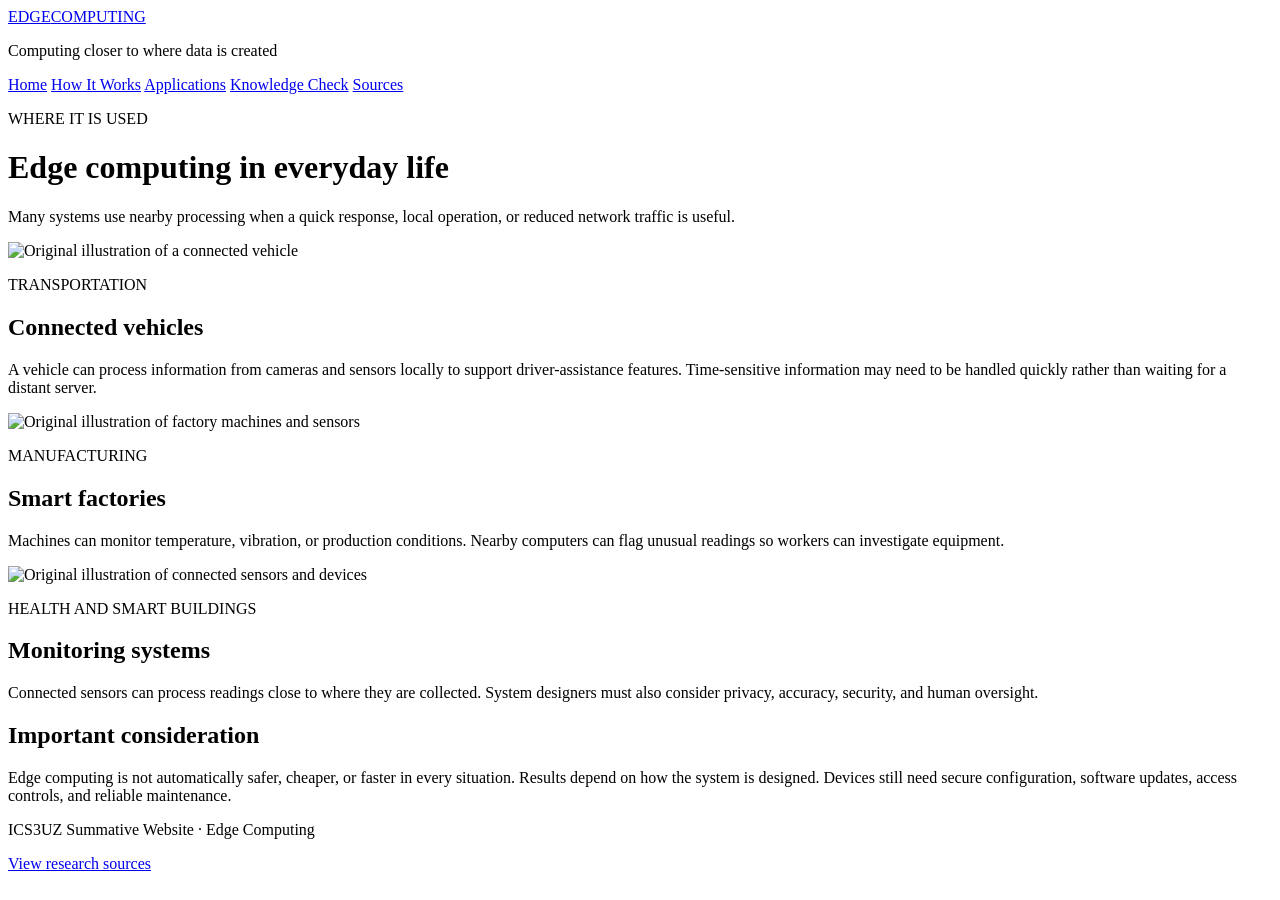
==== applications.html @ f8bdeed7 "Add files via upload Upload initial website files" ====
<!DOCTYPE html>
<html lang="en">
  <head>
    <meta charset="UTF-8" />
    <meta name="viewport" content="width=device-width, initial-scale=1.0" />
    <title>Edge Computing | Applications</title>
    <link rel="stylesheet" href="css/style.css" />
    <script src="js/main.js" defer></script>
  </head>
  <body>
    <header class="site-header">
      <div class="header-inner">
        <a class="brand" href="index.html">EDGE<span>COMPUTING</span></a>
        <p class="tagline">Computing closer to where data is created</p>

        <nav aria-label="Main navigation">
          <a href="index.html">Home</a>
          <a href="how-it-works.html">How It Works</a>
          <a class="active" href="applications.html">Applications</a>
          <a href="quiz.html">Knowledge Check</a>
          <a href="sources.html">Sources</a>
        </nav>
      </div>
    </header>

    <main class="container page-content">
      <p class="eyebrow">WHERE IT IS USED</p>
      <h1>Edge computing in everyday life</h1>

      <p class="lead narrow">
        Many systems use nearby processing when a quick response, local
        operation, or reduced network traffic is useful.
      </p>

      <section class="application-list">
        <article class="application-item">
          <img
            src="images/connected-car.svg"
            alt="Original illustration of a connected vehicle"
          />

          <div>
            <p class="eyebrow">TRANSPORTATION</p>
            <h2>Connected vehicles</h2>
            <p>
              A vehicle can process information from cameras and sensors locally
              to support driver-assistance features. Time-sensitive information
              may need to be handled quickly rather than waiting for a distant
              server.
            </p>
          </div>
        </article>

        <article class="application-item">
          <img
            src="images/factory-sensors.svg"
            alt="Original illustration of factory machines and sensors"
          />

          <div>
            <p class="eyebrow">MANUFACTURING</p>
            <h2>Smart factories</h2>
            <p>
              Machines can monitor temperature, vibration, or production
              conditions. Nearby computers can flag unusual readings so workers
              can investigate equipment.
            </p>
          </div>
        </article>

        <article class="application-item">
          <img
            src="images/connected-devices.svg"
            alt="Original illustration of connected sensors and devices"
          />

          <div>
            <p class="eyebrow">HEALTH AND SMART BUILDINGS</p>
            <h2>Monitoring systems</h2>
            <p>
              Connected sensors can process readings close to where they are
              collected. System designers must also consider privacy, accuracy,
              security, and human oversight.
            </p>
          </div>
        </article>
      </section>

      <section class="content-section callout">
        <h2>Important consideration</h2>
        <p>
          Edge computing is not automatically safer, cheaper, or faster in every
          situation. Results depend on how the system is designed. Devices still
          need secure configuration, software updates, access controls, and
          reliable maintenance.
        </p>
      </section>
    </main>

    <footer class="site-footer">
      <div class="container footer-inner">
        <p>ICS3UZ Summative Website · Edge Computing</p>
        <p><a href="sources.html">View research sources</a></p>
      </div>
    </footer>
  </body>
</html>
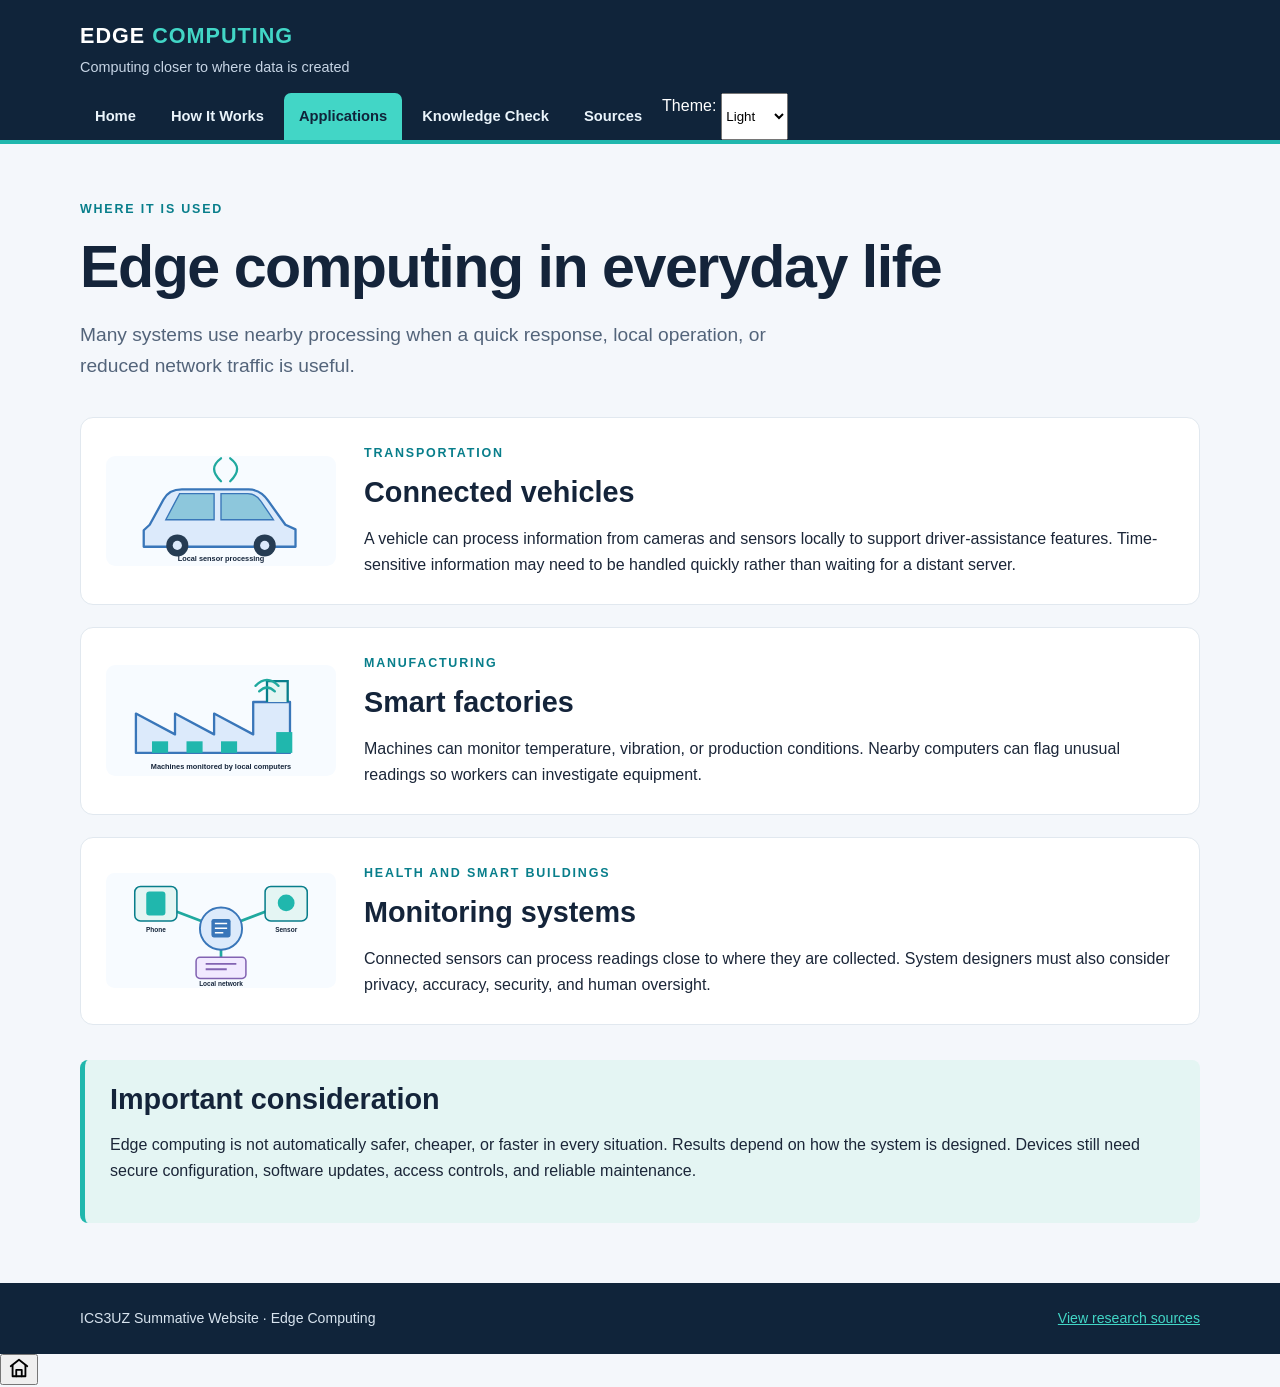
==== commit c3d35f13: "Update applications.html" ====
--- a/applications.html
+++ b/applications.html
@@ -5,6 +5,18 @@
     <meta name="viewport" content="width=device-width, initial-scale=1.0" />
     <title>Edge Computing | Applications</title>
     <link rel="stylesheet" href="css/style.css" />
+    <script>
+      // Apply the saved theme before the page is displayed.
+        (function () {
+          const savedTheme = localStorage.getItem('themePreference') || 'light';
+          const systemDark = window.matchMedia('(prefers-color-scheme: dark)').matches;
+          const activeTheme = savedTheme === 'system'
+            ? (systemDark ? 'dark' : 'light')
+            : savedTheme;
+
+          document.documentElement.dataset.theme = activeTheme;
+        })();
+    </script>
     <script src="js/main.js" defer></script>
   </head>
   <body>
@@ -19,6 +31,12 @@
           <a class="active" href="applications.html">Applications</a>
           <a href="quiz.html">Knowledge Check</a>
           <a href="sources.html">Sources</a>
+          <label class="theme-label" for="theme-select">Theme:</label>
+          <select id="theme-select" aria-label="Choose colour theme">
+            <option value="light">Light</option>
+            <option value="dark">Dark</option>
+            <option value="system">System</option>
+          </select>
         </nav>
       </div>
     </header>
@@ -103,5 +121,27 @@
         <p><a href="sources.html">View research sources</a></p>
       </div>
     </footer>
+    <button
+      id="back-to-top"
+      onclick="window.scrollTo({top: 0, behavior: 'smooth'})"
+      aria-label="Back to top"
+      title="Back to Top"
+    >
+      <svg
+        xmlns="http://www.w3.org/2000/svg"
+        width="22"
+        height="22"
+        viewBox="0 0 24 24"
+        fill="none"
+        stroke="currentColor"
+        stroke-width="2"
+        stroke-linecap="round"
+        stroke-linejoin="round"
+      >
+        <path d="m3 10 9-7 9 7" />
+        <path d="M5 9v12h14V9" />
+        <path d="M9 21v-7h6v7" />
+      </svg>
+    </button>
   </body>
 </html>
--- a/css/style.css
+++ b/css/style.css
@@ -0,0 +1,503 @@
+/* ==Shared stylesheet for all five HTML pages.== */
+
+/* Element selectors set the default page appearance. */
+
+* {
+    box-sizing: border-box;
+}
+
+html {
+    scroll-behavior: smooth;
+}
+
+body {
+    margin: 0;
+    background: #f4f7fb;
+    color: #1b2638;
+    font-family: Arial, Helvetica, sans-serif;
+    line-height: 1.65;
+}
+
+img {
+    display: block;
+    max-width: 100%;
+}
+
+a {
+    color: #087e8b;
+}
+
+a:hover {
+    color: #07545c;
+}
+
+h1, h2, h3 {
+    line-height: 1.2;
+    color: #14243a;
+}
+
+h1 {
+    margin: 0 0 18px;
+    font-size: clamp(2.2rem, 5vw, 3.7rem);
+    letter-spacing: -1.5px;
+}
+
+h2 {
+    margin-top: 0;
+    font-size: 1.8rem;
+}
+
+h3 {
+    margin-bottom: 8px;
+}
+
+/* Reusable layout and design classes. */
+
+.container {
+    width: min(1120px, 92%);
+    margin: 0 auto;
+}
+
+.site-header {
+    background: #10243a;
+    color: #ffffff;
+    border-bottom: 4px solid #20b7ad;
+}
+
+.header-inner {
+    width: min(1120px, 92%);
+    margin: 0 auto;
+    padding: 18px 0 0;
+}
+
+.brand {
+    display: inline-block;
+    color: #ffffff;
+    font-size: 1.35rem;
+    font-weight: 800;
+    letter-spacing: 1px;
+    text-decoration: none;
+}
+
+.brand span {
+    color: #42d6c6;
+    margin-left: 7px;
+}
+
+.tagline {
+    margin: 2px 0 14px;
+    color: #c7d5e5;
+    font-size: 0.9rem;
+}
+
+nav {
+    display: flex;
+    flex-wrap: wrap;
+    gap: 5px;
+}
+
+nav a {
+    padding: 11px 15px;
+    color: #eaf4fb;
+    text-decoration: none;
+    border-radius: 7px 7px 0 0;
+    font-weight: 700;
+    font-size: 0.92rem;
+}
+
+/* Pseudo-class and class selectors highlight the current page. */
+
+nav a:hover,
+nav a.active {
+    color: #10243a;
+    background: #42d6c6;
+}
+
+.hero {
+    display: grid;
+    grid-template-columns: 1.05fr 0.95fr;
+    align-items: center;
+    gap: 40px;
+    padding: 68px 0 52px;
+}
+
+.hero-image {
+    width: 100%;
+    border-radius: 18px;
+    box-shadow: 0 16px 36px rgba(16, 36, 58, 0.12);
+}
+
+.eyebrow {
+    margin: 0 0 12px;
+    color: #087e8b;
+    font-size: 0.78rem;
+    font-weight: 800;
+    letter-spacing: 1.8px;
+}
+
+.lead {
+    color: #53647a;
+    font-size: 1.2rem;
+    line-height: 1.6;
+    margin: 0 0 25px;
+}
+
+.narrow {
+    max-width: 760px;
+}
+
+.button {
+    display: inline-block;
+    padding: 12px 20px;
+    border: 0;
+    border-radius: 7px;
+    background: #087e8b;
+    color: #ffffff;
+    font: inherit;
+    font-weight: 700;
+    text-decoration: none;
+    cursor: pointer;
+    transition: background 0.2s ease, transform 0.2s ease;
+}
+
+.button:hover {
+    background: #07545c;
+    color: #ffffff;
+    transform: translateY(-2px);
+}
+
+.button-secondary {
+    background: #dce6ef;
+    color: #20364d;
+}
+
+.button-secondary:hover {
+    background: #c4d3e1;
+    color: #10243a;
+}
+
+.content-section {
+    margin: 30px 0 52px;
+}
+
+.callout {
+    padding: 22px 25px;
+    background: #e4f5f3;
+    border-left: 5px solid #20b7ad;
+    border-radius: 8px;
+}
+
+.callout h2 {
+    margin-bottom: 10px;
+}
+
+.card-grid {
+    display: grid;
+    gap: 18px;
+}
+
+.card-grid.three {
+    grid-template-columns: repeat(3, 1fr);
+}
+
+.card-grid.two {
+    grid-template-columns: repeat(2, 1fr);
+}
+
+.info-card {
+    padding: 24px;
+    background: #ffffff;
+    border: 1px solid #e1e8ef;
+    border-radius: 12px;
+    box-shadow: 0 5px 18px rgba(16, 36, 58, 0.045);
+}
+
+.info-card p:last-child,
+.info-card ul:last-child {
+    margin-bottom: 0;
+}
+
+.card-number {
+    color: #0a9b9c;
+    font-size: 0.85rem;
+    font-weight: 800;
+    letter-spacing: 1px;
+}
+
+.split-section {
+    display: grid;
+    grid-template-columns: 1fr 0.8fr;
+    align-items: center;
+    gap: 38px;
+}
+
+.support-image {
+    max-height: 260px;
+    width: 100%;
+    object-fit: contain;
+}
+
+.text-link {
+    font-weight: 800;
+    text-decoration: none;
+}
+
+/* Footer styles. */
+
+.site-footer {
+    margin-top: 60px;
+    padding: 24px 0;
+    background: #10243a;
+    color: #d8e4ef;
+}
+
+.footer-inner {
+    display: flex;
+    justify-content: space-between;
+    gap: 20px;
+    flex-wrap: wrap;
+    font-size: 0.88rem;
+}
+
+.footer-inner p {
+    margin: 0;
+}
+
+.footer-inner a {
+    color: #42d6c6;
+}
+
+/* General page content. */
+
+.page-content {
+    padding-top: 55px;
+}
+
+.wide-diagram {
+    width: min(850px, 100%);
+    margin: 22px auto 35px;
+    background: #ffffff;
+    border-radius: 14px;
+}
+
+.steps {
+    padding-left: 25px;
+}
+
+.steps li {
+    padding: 8px 0 8px 8px;
+}
+
+.table-wrap {
+    overflow-x: auto;
+    background: #ffffff;
+    border-radius: 10px;
+}
+
+table {
+    width: 100%;
+    border-collapse: collapse;
+    min-width: 580px;
+}
+
+th, td {
+    padding: 14px 16px;
+    border-bottom: 1px solid #e5ebf1;
+    text-align: left;
+}
+
+th {
+    background: #dff3f1;
+    color: #143b48;
+}
+
+.small-note {
+    color: #637286;
+    font-size: 0.88rem;
+}
+
+.positive {
+    color: #087e66;
+}
+
+.caution {
+    color: #a45c13;
+}
+
+/* Responsive embedded video */
+.video-container {
+    position: relative;
+    width: 25%;
+    aspect-ratio: 16 / 9;
+    overflow: hidden;
+    margin: 20px 0;
+    border-radius: 8px;
+}
+
+.video-container iframe {
+    width: 100%;
+    height: 100%;
+    border: 0;
+    display: block;
+}
+
+/* Fallback for browsers without aspect-ratio support */
+@supports not (aspect-ratio: 16 / 9) {
+    .video-container {
+        height: 0;
+        padding-bottom: 56.25%;
+    }
+
+    .video-container iframe {
+        position: absolute;
+        top: 0;
+        left: 0;
+    }
+}
+
+/* Application page. */
+
+.application-list {
+    display: grid;
+    gap: 22px;
+    margin: 35px 0;
+}
+
+.application-item {
+    display: grid;
+    grid-template-columns: 230px 1fr;
+    align-items: center;
+    gap: 28px;
+    padding: 25px;
+    background: #ffffff;
+    border: 1px solid #e1e8ef;
+    border-radius: 13px;
+}
+
+.application-item img {
+    width: 100%;
+    max-height: 175px;
+    object-fit: contain;
+}
+
+.application-item h2 {
+    margin-bottom: 10px;
+}
+
+.application-item p:last-child {
+    margin-bottom: 0;
+}
+
+/* Quiz page. */
+
+.quiz-layout {
+    display: grid;
+    grid-template-columns: 1.1fr 0.9fr;
+    gap: 28px;
+    align-items: start;
+    margin-top: 30px;
+}
+
+.quiz-form,
+.diagram-panel {
+    padding: 25px;
+    background: #ffffff;
+    border: 1px solid #e1e8ef;
+    border-radius: 12px;
+}
+
+fieldset {
+    margin: 0 0 22px;
+    padding: 17px;
+    border: 1px solid #d8e2eb;
+    border-radius: 8px;
+}
+
+legend {
+    padding: 0 6px;
+    font-weight: 800;
+}
+
+fieldset label {
+    display: block;
+    margin: 10px 0;
+    cursor: pointer;
+}
+
+/* Attribute selector targets radio inputs specifically. */
+
+input[type="radio"] {
+    margin-right: 8px;
+    accent-color: #087e8b;
+}
+
+.button-row {
+    display: flex;
+    flex-wrap: wrap;
+    gap: 10px;
+}
+
+.result {
+    min-height: 55px;
+    margin: 20px 0 0;
+    padding: 12px 15px;
+    background: #edf3f8;
+    border-radius: 7px;
+    font-weight: 700;
+}
+
+#edge-canvas {
+    display: block;
+    width: 100%;
+    height: auto;
+    border: 1px solid #d9e4ec;
+    border-radius: 8px;
+    background: #f7fbff;
+}
+
+/* Sources page. */
+
+.source-list li {
+    margin-bottom: 17px;
+}
+
+.source-list a {
+    overflow-wrap: anywhere;
+}
+
+code {
+    padding: 2px 5px;
+    background: #edf2f7;
+    border-radius: 4px;
+}
+
+/* Responsive layout for smaller screens. */
+
+@media (max-width: 760px) {
+    .hero,
+    .split-section,
+    .quiz-layout {
+        grid-template-columns: 1fr;
+    }
+
+    .hero {
+        padding-top: 42px;
+    }
+
+    .card-grid.three,
+    .card-grid.two {
+        grid-template-columns: 1fr;
+    }
+
+    .application-item {
+        grid-template-columns: 1fr;
+    }
+
+    .application-item img {
+        max-height: 190px;
+    }
+
+    nav a {
+        padding: 9px 11px;
+    }
+}
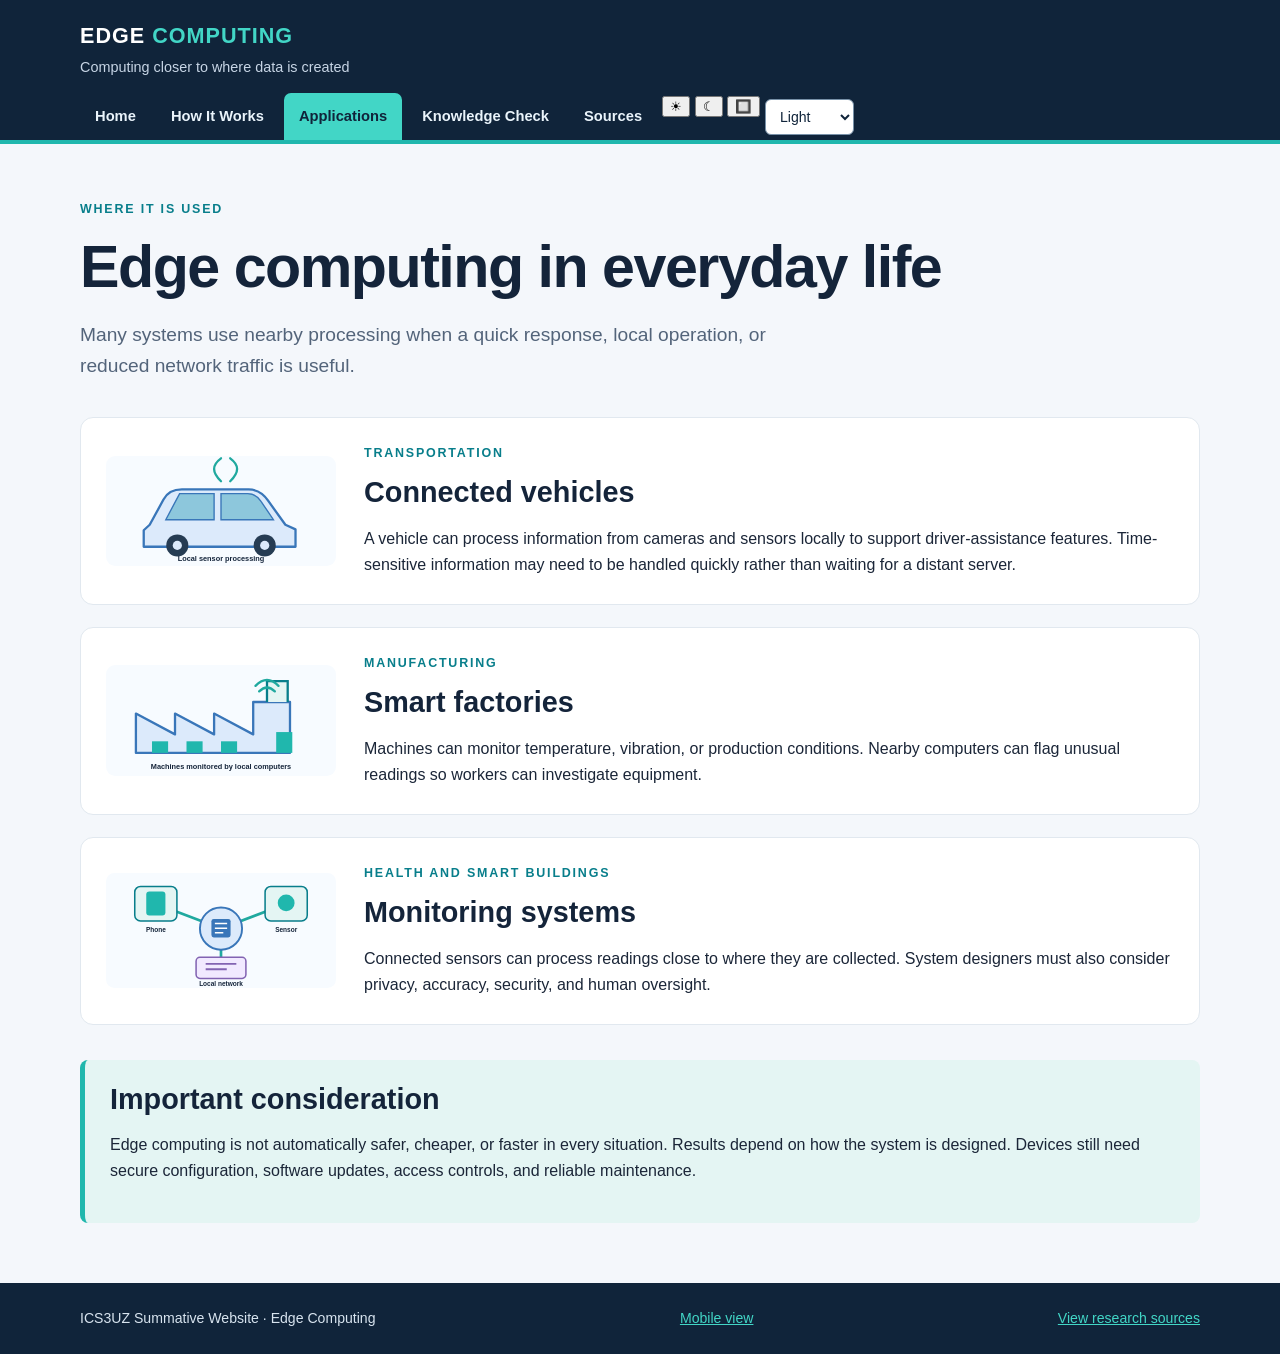
==== commit 210e584b: "Update applications.html" ====
--- a/applications.html
+++ b/applications.html
@@ -31,12 +31,29 @@
           <a class="active" href="applications.html">Applications</a>
           <a href="quiz.html">Knowledge Check</a>
           <a href="sources.html">Sources</a>
-          <label class="theme-label" for="theme-select">Theme:</label>
-          <select id="theme-select" aria-label="Choose colour theme">
-            <option value="light">Light</option>
-            <option value="dark">Dark</option>
-            <option value="system">System</option>
-          </select>
+          <div class="theme-controls" role="group" aria-label="Choose colour theme">
+  <button type="button" class="theme-button" data-theme-choice="light"
+    aria-label="Light" title="Light">
+    <span aria-hidden="true">☀</span>
+  </button>
+
+  <button type="button" class="theme-button" data-theme-choice="dark"
+    aria-label="Dark" title="Dark">
+    <span aria-hidden="true">☾</span>
+  </button>
+
+  <button type="button" class="theme-button" data-theme-choice="system"
+    aria-label="System" title="System">
+    <span aria-hidden="true">🔲</span>
+  </button>
+</div>
+
+<select id="theme-select" class="visually-hidden"
+  aria-label="Choose colour theme" tabindex="-1">
+  <option value="light">Light</option>
+  <option value="dark">Dark</option>
+  <option value="system">System</option>
+</select>
         </nav>
       </div>
     </header>
@@ -118,6 +135,7 @@
     <footer class="site-footer">
       <div class="container footer-inner">
         <p>ICS3UZ Summative Website · Edge Computing</p>
+        <p><a href="#" id="layout-toggle" class="layout-toggle">Mobile view</a></p>
         <p><a href="sources.html">View research sources</a></p>
       </div>
     </footer>
--- a/css/style.css
+++ b/css/style.css
@@ -3,501 +3,797 @@
 /* Element selectors set the default page appearance. */
 
 * {
-    box-sizing: border-box;
+  box-sizing: border-box;
 }
 
 html {
-    scroll-behavior: smooth;
+  scroll-behavior: smooth;
 }
 
 body {
-    margin: 0;
-    background: #f4f7fb;
-    color: #1b2638;
-    font-family: Arial, Helvetica, sans-serif;
-    line-height: 1.65;
+  margin: 0;
+  background: #f4f7fb;
+  color: #1b2638;
+  font-family: Arial, Helvetica, sans-serif;
+  line-height: 1.65;
 }
 
 img {
-    display: block;
-    max-width: 100%;
+  display: block;
+  max-width: 100%;
 }
 
 a {
-    color: #087e8b;
+  color: #087e8b;
 }
 
 a:hover {
-    color: #07545c;
-}
-
-h1, h2, h3 {
-    line-height: 1.2;
-    color: #14243a;
+  color: #07545c;
+}
+
+h1,
+h2,
+h3 {
+  line-height: 1.2;
+  color: #14243a;
 }
 
 h1 {
-    margin: 0 0 18px;
-    font-size: clamp(2.2rem, 5vw, 3.7rem);
-    letter-spacing: -1.5px;
+  margin: 0 0 18px;
+  font-size: clamp(2.2rem, 5vw, 3.7rem);
+  letter-spacing: -1.5px;
 }
 
 h2 {
-    margin-top: 0;
-    font-size: 1.8rem;
+  margin-top: 0;
+  font-size: 1.8rem;
 }
 
 h3 {
-    margin-bottom: 8px;
+  margin-bottom: 8px;
 }
 
 /* Reusable layout and design classes. */
 
 .container {
-    width: min(1120px, 92%);
-    margin: 0 auto;
+  width: min(1120px, 92%);
+  margin: 0 auto;
 }
 
 .site-header {
-    background: #10243a;
-    color: #ffffff;
-    border-bottom: 4px solid #20b7ad;
+  background: #10243a;
+  color: #ffffff;
+  border-bottom: 4px solid #20b7ad;
 }
 
 .header-inner {
-    width: min(1120px, 92%);
-    margin: 0 auto;
-    padding: 18px 0 0;
+  width: min(1120px, 92%);
+  margin: 0 auto;
+  padding: 18px 0 0;
 }
 
 .brand {
-    display: inline-block;
-    color: #ffffff;
-    font-size: 1.35rem;
-    font-weight: 800;
-    letter-spacing: 1px;
-    text-decoration: none;
+  display: inline-block;
+  color: #ffffff;
+  font-size: 1.35rem;
+  font-weight: 800;
+  letter-spacing: 1px;
+  text-decoration: none;
 }
 
 .brand span {
-    color: #42d6c6;
-    margin-left: 7px;
+  color: #42d6c6;
+  margin-left: 7px;
 }
 
 .tagline {
-    margin: 2px 0 14px;
-    color: #c7d5e5;
-    font-size: 0.9rem;
+  margin: 2px 0 14px;
+  color: #c7d5e5;
+  font-size: 0.9rem;
 }
 
 nav {
-    display: flex;
-    flex-wrap: wrap;
-    gap: 5px;
+  display: flex;
+  flex-wrap: wrap;
+  gap: 5px;
 }
 
 nav a {
-    padding: 11px 15px;
-    color: #eaf4fb;
-    text-decoration: none;
-    border-radius: 7px 7px 0 0;
-    font-weight: 700;
-    font-size: 0.92rem;
+  padding: 11px 15px;
+  color: #eaf4fb;
+  text-decoration: none;
+  border-radius: 7px 7px 0 0;
+  font-weight: 700;
+  font-size: 0.92rem;
+}
+
+/* Navigation bar default state */
+.site-header nav {
+  opacity: 1;
+  visibility: visible;
+}
+
+/* Compact navigation when scrolling */
+.site-header nav.scrolled {
+  position: fixed;
+  top: 0;
+  left: 0;
+  width: 100%;
+  box-sizing: border-box;
+  padding: 8px 4%;
+
+  background: rgba(36, 70, 100, 0.75);
+  backdrop-filter: blur(10px);
+  -webkit-backdrop-filter: blur(10px);
+  box-shadow: 0 2px 8px rgba(0, 0, 0, 0.15);
+
+  z-index: 1000;
+  animation: navFadeIn 0.35s ease forwards;
+}
+
+/* Fade-in animation */
+@keyframes navFadeIn {
+  from {
+    opacity: 0;
+  }
+  to {
+    opacity: 1;
+  }
+}
+
+/* Floating navigation fade-out */
+.site-header nav.scrolled.fade-out {
+  animation: navFadeOut 0.12s ease forwards;
+}
+
+@keyframes navFadeOut {
+  from {
+    opacity: 1;
+  }
+  to {
+    opacity: 0;
+  }
 }
 
 /* Pseudo-class and class selectors highlight the current page. */
 
 nav a:hover,
 nav a.active {
-    color: #10243a;
-    background: #42d6c6;
+  color: #10243a;
+  background: #42d6c6;
 }
 
 .hero {
-    display: grid;
-    grid-template-columns: 1.05fr 0.95fr;
-    align-items: center;
-    gap: 40px;
-    padding: 68px 0 52px;
+  display: grid;
+  grid-template-columns: 1.05fr 0.95fr;
+  align-items: center;
+  gap: 40px;
+  padding: 68px 0 52px;
 }
 
 .hero-image {
-    width: 100%;
-    border-radius: 18px;
-    box-shadow: 0 16px 36px rgba(16, 36, 58, 0.12);
+  width: 100%;
+  border-radius: 18px;
+  box-shadow: 0 16px 36px rgba(16, 36, 58, 0.12);
 }
 
 .eyebrow {
-    margin: 0 0 12px;
-    color: #087e8b;
-    font-size: 0.78rem;
-    font-weight: 800;
-    letter-spacing: 1.8px;
+  margin: 0 0 12px;
+  color: #087e8b;
+  font-size: 0.78rem;
+  font-weight: 800;
+  letter-spacing: 1.8px;
 }
 
 .lead {
-    color: #53647a;
-    font-size: 1.2rem;
-    line-height: 1.6;
-    margin: 0 0 25px;
+  color: #53647a;
+  font-size: 1.2rem;
+  line-height: 1.6;
+  margin: 0 0 25px;
 }
 
 .narrow {
-    max-width: 760px;
+  max-width: 760px;
 }
 
 .button {
-    display: inline-block;
-    padding: 12px 20px;
-    border: 0;
-    border-radius: 7px;
-    background: #087e8b;
-    color: #ffffff;
-    font: inherit;
-    font-weight: 700;
-    text-decoration: none;
-    cursor: pointer;
-    transition: background 0.2s ease, transform 0.2s ease;
+  display: inline-block;
+  padding: 12px 20px;
+  border: 0;
+  border-radius: 7px;
+  background: #087e8b;
+  color: #ffffff;
+  font: inherit;
+  font-weight: 700;
+  text-decoration: none;
+  cursor: pointer;
+  transition:
+    background 0.2s ease,
+    transform 0.2s ease;
 }
 
 .button:hover {
-    background: #07545c;
-    color: #ffffff;
-    transform: translateY(-2px);
+  background: #07545c;
+  color: #ffffff;
+  transform: translateY(-2px);
 }
 
 .button-secondary {
-    background: #dce6ef;
-    color: #20364d;
+  background: #dce6ef;
+  color: #20364d;
 }
 
 .button-secondary:hover {
-    background: #c4d3e1;
-    color: #10243a;
+  background: #c4d3e1;
+  color: #10243a;
 }
 
 .content-section {
-    margin: 30px 0 52px;
+  margin: 30px 0 52px;
 }
 
 .callout {
-    padding: 22px 25px;
-    background: #e4f5f3;
-    border-left: 5px solid #20b7ad;
-    border-radius: 8px;
+  padding: 22px 25px;
+  background: #e4f5f3;
+  border-left: 5px solid #20b7ad;
+  border-radius: 8px;
 }
 
 .callout h2 {
-    margin-bottom: 10px;
+  margin-bottom: 10px;
 }
 
 .card-grid {
-    display: grid;
-    gap: 18px;
+  display: grid;
+  gap: 18px;
 }
 
 .card-grid.three {
-    grid-template-columns: repeat(3, 1fr);
+  grid-template-columns: repeat(3, 1fr);
 }
 
 .card-grid.two {
-    grid-template-columns: repeat(2, 1fr);
+  grid-template-columns: repeat(2, 1fr);
 }
 
 .info-card {
-    padding: 24px;
-    background: #ffffff;
-    border: 1px solid #e1e8ef;
-    border-radius: 12px;
-    box-shadow: 0 5px 18px rgba(16, 36, 58, 0.045);
+  padding: 24px;
+  background: #ffffff;
+  border: 1px solid #e1e8ef;
+  border-radius: 12px;
+  box-shadow: 0 5px 18px rgba(16, 36, 58, 0.045);
 }
 
 .info-card p:last-child,
 .info-card ul:last-child {
-    margin-bottom: 0;
+  margin-bottom: 0;
 }
 
 .card-number {
-    color: #0a9b9c;
-    font-size: 0.85rem;
-    font-weight: 800;
-    letter-spacing: 1px;
+  color: #0a9b9c;
+  font-size: 0.85rem;
+  font-weight: 800;
+  letter-spacing: 1px;
 }
 
 .split-section {
-    display: grid;
-    grid-template-columns: 1fr 0.8fr;
-    align-items: center;
-    gap: 38px;
+  display: grid;
+  grid-template-columns: 1fr 0.8fr;
+  align-items: center;
+  gap: 38px;
 }
 
 .support-image {
-    max-height: 260px;
-    width: 100%;
-    object-fit: contain;
+  max-height: 260px;
+  width: 100%;
+  object-fit: contain;
 }
 
 .text-link {
-    font-weight: 800;
-    text-decoration: none;
+  font-weight: 800;
+  text-decoration: none;
 }
 
 /* Footer styles. */
 
 .site-footer {
-    margin-top: 60px;
-    padding: 24px 0;
-    background: #10243a;
-    color: #d8e4ef;
+  margin-top: 60px;
+  padding: 24px 0;
+  background: #10243a;
+  color: #d8e4ef;
 }
 
 .footer-inner {
-    display: flex;
-    justify-content: space-between;
-    gap: 20px;
-    flex-wrap: wrap;
-    font-size: 0.88rem;
+  display: flex;
+  justify-content: space-between;
+  gap: 20px;
+  flex-wrap: wrap;
+  font-size: 0.88rem;
 }
 
 .footer-inner p {
-    margin: 0;
+  margin: 0;
 }
 
 .footer-inner a {
-    color: #42d6c6;
+  color: #42d6c6;
 }
 
 /* General page content. */
 
 .page-content {
-    padding-top: 55px;
+  padding-top: 55px;
 }
 
 .wide-diagram {
-    width: min(850px, 100%);
-    margin: 22px auto 35px;
-    background: #ffffff;
-    border-radius: 14px;
+  width: min(850px, 100%);
+  margin: 22px auto 35px;
+  background: #ffffff;
+  border-radius: 14px;
 }
 
 .steps {
-    padding-left: 25px;
+  padding-left: 25px;
 }
 
 .steps li {
-    padding: 8px 0 8px 8px;
+  padding: 8px 0 8px 8px;
 }
 
 .table-wrap {
-    overflow-x: auto;
-    background: #ffffff;
-    border-radius: 10px;
+  overflow-x: auto;
+  background: #ffffff;
+  border-radius: 10px;
 }
 
 table {
-    width: 100%;
-    border-collapse: collapse;
-    min-width: 580px;
-}
-
-th, td {
-    padding: 14px 16px;
-    border-bottom: 1px solid #e5ebf1;
-    text-align: left;
+  width: 100%;
+  border-collapse: collapse;
+  min-width: 580px;
+}
+
+th,
+td {
+  padding: 14px 16px;
+  border-bottom: 1px solid #e5ebf1;
+  text-align: left;
 }
 
 th {
-    background: #dff3f1;
-    color: #143b48;
+  background: #dff3f1;
+  color: #143b48;
 }
 
 .small-note {
-    color: #637286;
-    font-size: 0.88rem;
+  color: #637286;
+  font-size: 0.88rem;
 }
 
 .positive {
-    color: #087e66;
+  color: #087e66;
 }
 
 .caution {
-    color: #a45c13;
+  color: #a45c13;
 }
 
 /* Responsive embedded video */
 .video-container {
-    position: relative;
-    width: 25%;
-    aspect-ratio: 16 / 9;
-    overflow: hidden;
-    margin: 20px 0;
-    border-radius: 8px;
+  position: relative;
+  width: 100%;
+  max-width: 800px;
+  aspect-ratio: 16 / 9;
+  overflow: hidden;
+  margin: 20px 0;
+  border-radius: 8px;
+  /* Keep video below the navigation bar */
+  position: relative;
+  z-index: 1;
 }
 
 .video-container iframe {
-    width: 100%;
-    height: 100%;
-    border: 0;
-    display: block;
+  width: 100%;
+  height: 100%;
+  border: 0;
+  display: block;
+  /* Keep video below the navigation bar */
+  position: relative;
+  z-index: 1;
+  pointer-events: auto;
+}
+
+/* Click-to-load YouTube video */
+.video-placeholder {
+  position: relative;
+  display: block;
+  width: 100%;
+  padding: 0;
+  border: none;
+  background: #000;
+  cursor: pointer;
+}
+
+.video-placeholder img {
+  display: block;
+  width: 100%;
+  height: auto;
+}
+
+.play-button {
+  position: absolute;
+  top: 50%;
+  left: 50%;
+  transform: translate(-50%, -50%);
+  padding: 12px 22px;
+  border-radius: 6px;
+  background: #d62828;
+  color: white;
+  font-weight: bold;
+}
+
+.video-placeholder:hover .play-button {
+  background: #a91e1e;
+}
+
+/* Keep navigation above page content */
+.site-header nav.scrolled {
+  z-index: 1000;
 }
 
 /* Fallback for browsers without aspect-ratio support */
 @supports not (aspect-ratio: 16 / 9) {
-    .video-container {
-        height: 0;
-        padding-bottom: 56.25%;
-    }
-
-    .video-container iframe {
-        position: absolute;
-        top: 0;
-        left: 0;
-    }
+  .video-container {
+    height: 0;
+    padding-bottom: 56.25%;
+  }
+
+  .video-container iframe {
+    position: absolute;
+    top: 0;
+    left: 0;
+  }
 }
 
 /* Application page. */
 
 .application-list {
-    display: grid;
-    gap: 22px;
-    margin: 35px 0;
+  display: grid;
+  gap: 22px;
+  margin: 35px 0;
 }
 
 .application-item {
-    display: grid;
-    grid-template-columns: 230px 1fr;
-    align-items: center;
-    gap: 28px;
-    padding: 25px;
-    background: #ffffff;
-    border: 1px solid #e1e8ef;
-    border-radius: 13px;
+  display: grid;
+  grid-template-columns: 230px 1fr;
+  align-items: center;
+  gap: 28px;
+  padding: 25px;
+  background: #ffffff;
+  border: 1px solid #e1e8ef;
+  border-radius: 13px;
 }
 
 .application-item img {
-    width: 100%;
-    max-height: 175px;
-    object-fit: contain;
+  width: 100%;
+  max-height: 175px;
+  object-fit: contain;
 }
 
 .application-item h2 {
-    margin-bottom: 10px;
+  margin-bottom: 10px;
 }
 
 .application-item p:last-child {
-    margin-bottom: 0;
+  margin-bottom: 0;
 }
 
 /* Quiz page. */
 
 .quiz-layout {
-    display: grid;
-    grid-template-columns: 1.1fr 0.9fr;
-    gap: 28px;
-    align-items: start;
-    margin-top: 30px;
+  display: grid;
+  grid-template-columns: 1.1fr 0.9fr;
+  gap: 28px;
+  align-items: start;
+  margin-top: 30px;
 }
 
 .quiz-form,
 .diagram-panel {
-    padding: 25px;
-    background: #ffffff;
-    border: 1px solid #e1e8ef;
-    border-radius: 12px;
+  padding: 25px;
+  background: #ffffff;
+  border: 1px solid #e1e8ef;
+  border-radius: 12px;
 }
 
 fieldset {
-    margin: 0 0 22px;
-    padding: 17px;
-    border: 1px solid #d8e2eb;
-    border-radius: 8px;
+  margin: 0 0 22px;
+  padding: 17px;
+  border: 1px solid #d8e2eb;
+  border-radius: 8px;
 }
 
 legend {
-    padding: 0 6px;
-    font-weight: 800;
+  padding: 0 6px;
+  font-weight: 800;
 }
 
 fieldset label {
-    display: block;
-    margin: 10px 0;
-    cursor: pointer;
+  display: block;
+  margin: 10px 0;
+  cursor: pointer;
 }
 
 /* Attribute selector targets radio inputs specifically. */
 
-input[type="radio"] {
-    margin-right: 8px;
-    accent-color: #087e8b;
+input[type='radio'] {
+  margin-right: 8px;
+  accent-color: #087e8b;
 }
 
 .button-row {
-    display: flex;
-    flex-wrap: wrap;
-    gap: 10px;
+  display: flex;
+  flex-wrap: wrap;
+  gap: 10px;
 }
 
 .result {
-    min-height: 55px;
-    margin: 20px 0 0;
-    padding: 12px 15px;
-    background: #edf3f8;
-    border-radius: 7px;
-    font-weight: 700;
+  min-height: 55px;
+  margin: 20px 0 0;
+  padding: 12px 15px;
+  background: #edf3f8;
+  border-radius: 7px;
+  font-weight: 700;
 }
 
 #edge-canvas {
-    display: block;
-    width: 100%;
-    height: auto;
-    border: 1px solid #d9e4ec;
-    border-radius: 8px;
-    background: #f7fbff;
+  display: block;
+  width: 100%;
+  height: auto;
+  border: 1px solid #d9e4ec;
+  border-radius: 8px;
+  background: #f7fbff;
 }
 
 /* Sources page. */
 
 .source-list li {
-    margin-bottom: 17px;
+  margin-bottom: 17px;
 }
 
 .source-list a {
-    overflow-wrap: anywhere;
+  overflow-wrap: anywhere;
 }
 
 code {
-    padding: 2px 5px;
-    background: #edf2f7;
-    border-radius: 4px;
+  padding: 2px 5px;
+  background: #edf2f7;
+  border-radius: 4px;
+}
+
+/* Subtle floating home button */
+#back-to-top {
+  position: fixed;
+  bottom: 25px;
+  right: 25px;
+  width: 46px;
+  height: 46px;
+  display: flex;
+  justify-content: center;
+  align-items: center;
+
+  background-color: rgba(36, 91, 131, 0.75);
+  color: white;
+  border: 1px solid rgba(255, 255, 255, 0.2);
+  border-radius: 50%;
+
+  cursor: pointer;
+  z-index: 101;
+  opacity: 0;
+  pointer-events: none;
+
+  transition:
+    background-color 0.3s ease,
+    transform 0.3s ease,
+    opacity 0.3s ease;
+}
+
+#back-to-top:hover {
+  background-color: rgba(36, 91, 131, 1);
+  transform: translateY(-3px);
+}
+
+#back-to-top svg {
+  display: block;
 }
 
 /* Responsive layout for smaller screens. */
 
 @media (max-width: 760px) {
-    .hero,
-    .split-section,
-    .quiz-layout {
-        grid-template-columns: 1fr;
-    }
-
-    .hero {
-        padding-top: 42px;
-    }
-
-    .card-grid.three,
-    .card-grid.two {
-        grid-template-columns: 1fr;
-    }
-
-    .application-item {
-        grid-template-columns: 1fr;
-    }
-
-    .application-item img {
-        max-height: 190px;
-    }
-
-    nav a {
-        padding: 9px 11px;
-    }
-}
+  .hero,
+  .split-section,
+  .quiz-layout {
+    grid-template-columns: 1fr;
+  }
+
+  .hero {
+    padding-top: 42px;
+  }
+
+  .card-grid.three,
+  .card-grid.two {
+    grid-template-columns: 1fr;
+  }
+
+  .application-item {
+    grid-template-columns: 1fr;
+  }
+
+  .application-item img {
+    max-height: 190px;
+  }
+
+  nav a {
+    padding: 9px 11px;
+  }
+}
+
+/* == Theme selector in navigation == */
+
+.theme-label {
+  align-self: center;
+  margin-left: auto;
+  color: #eaf4fb;
+  font-size: 0.9rem;
+  font-weight: 700;
+}
+
+#theme-select {
+  align-self: center;
+  padding: 8px 10px;
+  border: 1px solid #7891a8;
+  border-radius: 6px;
+  background: #ffffff;
+  color: #10243a;
+  font: inherit;
+  font-size: 0.88rem;
+  cursor: pointer;
+}
+
+#theme-select:focus {
+  outline: 2px solid #42d6c6;
+  outline-offset: 2px;
+}
+
+/* == Dark theme == */
+
+html[data-theme='dark'] body {
+  background: #111b29;
+  color: #dce5ef;
+}
+
+html[data-theme='dark'] h1,
+html[data-theme='dark'] h2,
+html[data-theme='dark'] h3 {
+  color: #f0f5fb;
+}
+
+html[data-theme='dark'] a {
+  color: #55d6d0;
+}
+
+html[data-theme='dark'] a:hover {
+  color: #8ce9e3;
+}
+
+html[data-theme='dark'] .lead,
+html[data-theme='dark'] .small-note {
+  color: #aab9ca;
+}
+
+html[data-theme='dark'] .eyebrow {
+  color: #55d6d0;
+}
+
+html[data-theme='dark'] .callout {
+  background: #193b3d;
+  color: #e0eeee;
+  border-left-color: #42d6c6;
+}
+
+html[data-theme='dark'] .info-card,
+html[data-theme='dark'] .application-item,
+html[data-theme='dark'] .quiz-form,
+html[data-theme='dark'] .diagram-panel {
+  background: #1c2a3b;
+  border-color: #34465b;
+  color: #dce5ef;
+}
+
+html[data-theme='dark'] .button-secondary {
+  background: #34465b;
+  color: #f0f5fb;
+}
+
+html[data-theme='dark'] .button-secondary:hover,
+html[data-theme='dark'] .site-header nav a.active {
+  background: #465c73;
+  color: #ffffff;
+}
+
+html[data-theme='dark'] .site-header nav a:hover {
+  color: #14251b;
+}
+
+html[data-theme='dark'] .table-wrap {
+  background: #1c2a3b;
+}
+
+html[data-theme='dark'] th {
+  background: #25434b;
+  color: #e3f5f3;
+}
+
+html[data-theme='dark'] th,
+html[data-theme='dark'] td {
+  border-bottom-color: #34465b;
+}
+
+html[data-theme='dark'] fieldset {
+  border-color: #46586c;
+}
+
+html[data-theme='dark'] legend {
+  color: #f0f5fb;
+}
+
+html[data-theme='dark'] .result {
+  background: #26394d;
+  color: #e3edf7;
+}
+
+html[data-theme='dark'] #edge-canvas {
+  background: #eaf2f8;
+  border-color: #52677d;
+}
+
+html[data-theme='dark'] code {
+  background: #26394d;
+  color: #e3edf7;
+}
+
+html[data-theme='dark'] .wide-diagram {
+  background: #eaf2f8;
+}
+
+html[data-theme='dark'] .positive {
+  color: #65d9b2;
+}
+
+html[data-theme='dark'] .caution {
+  color: #ffc078;
+}
+
+html[data-theme='dark'] .site-header nav.scrolled {
+  background: rgba(12, 27, 43, 0.94);
+}
+
+html[data-theme='dark'] #theme-select {
+  background: #26394d;
+  color: #f0f5fb;
+  border-color: #52677d;
+}
+
+html[data-theme='dark'] .site-footer {
+  background: #0b1522;
+}
+
+html[data-theme='dark'] .hero-image {
+  box-shadow: 0 16px 36px rgba(0, 0, 0, 0.3);
+}
+
+/* Improve readability on smaller screens. */
+@media (max-width: 760px) {
+  .theme-label {
+    margin-left: 0;
+  }
+}
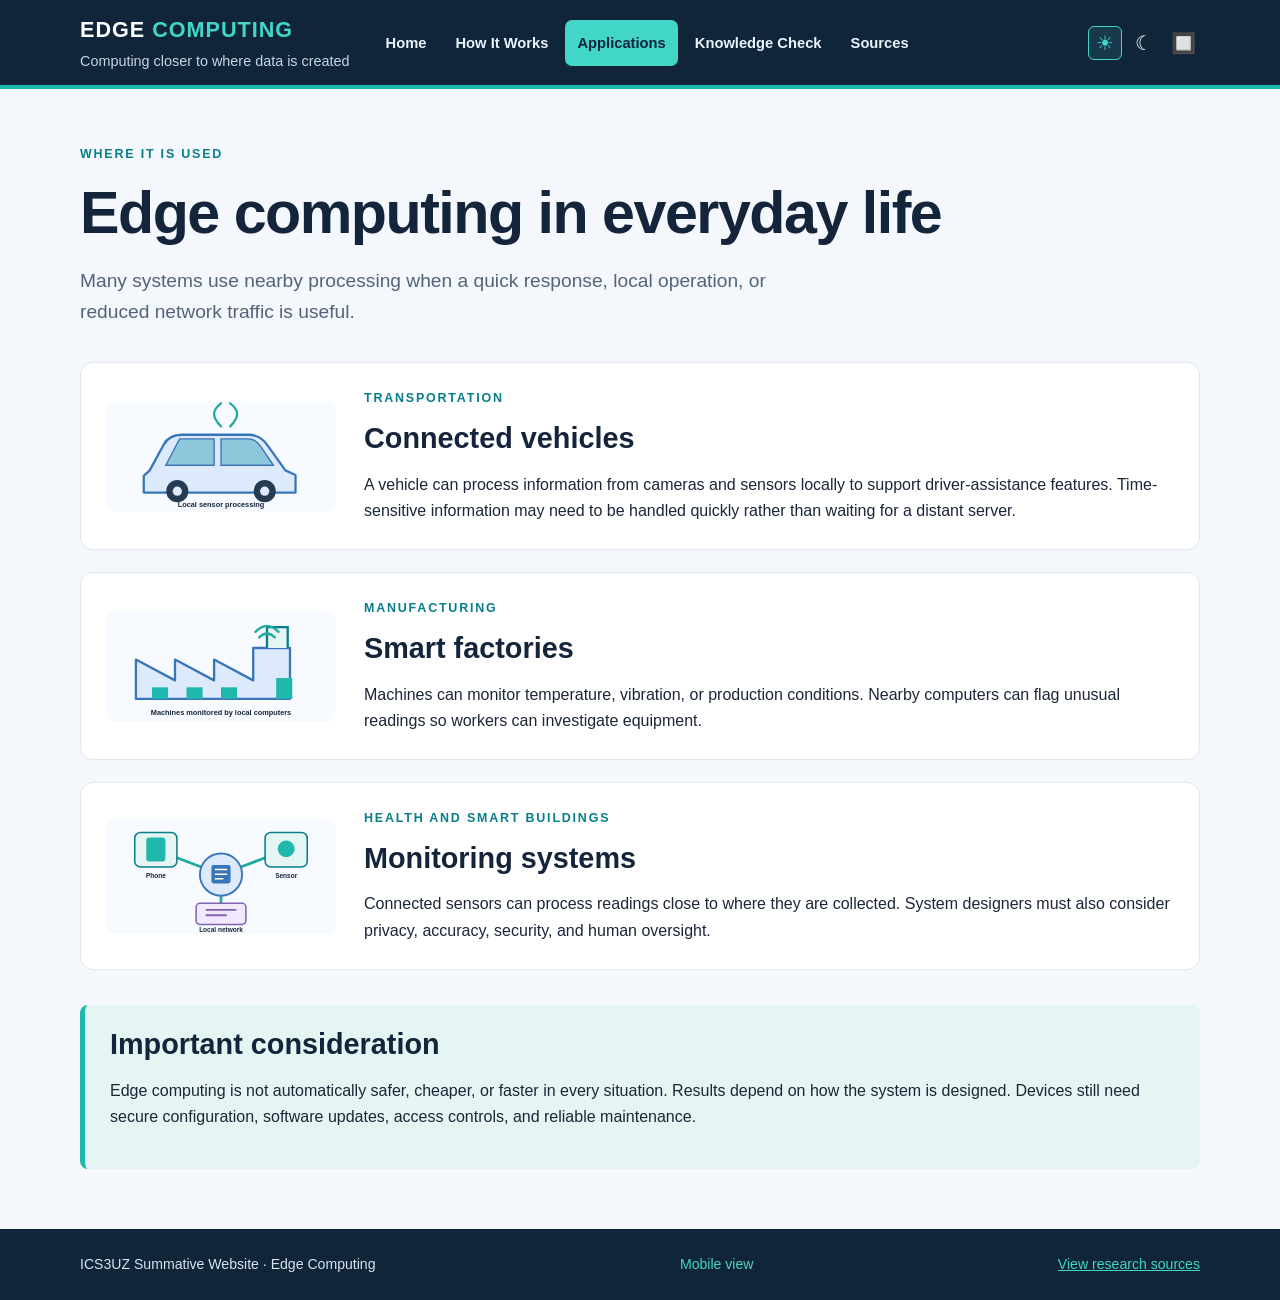
==== commit de12213f: "Update applications.html" ====
--- a/applications.html
+++ b/applications.html
@@ -31,29 +31,52 @@
           <a class="active" href="applications.html">Applications</a>
           <a href="quiz.html">Knowledge Check</a>
           <a href="sources.html">Sources</a>
-          <div class="theme-controls" role="group" aria-label="Choose colour theme">
-  <button type="button" class="theme-button" data-theme-choice="light"
-    aria-label="Light" title="Light">
-    <span aria-hidden="true">☀</span>
-  </button>
+          <div
+            class="theme-controls"
+            role="group"
+            aria-label="Choose colour theme"
+          >
+            <button
+              type="button"
+              class="theme-button"
+              data-theme-choice="light"
+              aria-label="Light"
+              title="Light"
+            >
+              <span aria-hidden="true">☀</span>
+            </button>
 
-  <button type="button" class="theme-button" data-theme-choice="dark"
-    aria-label="Dark" title="Dark">
-    <span aria-hidden="true">☾</span>
-  </button>
+            <button
+              type="button"
+              class="theme-button"
+              data-theme-choice="dark"
+              aria-label="Dark"
+              title="Dark"
+            >
+              <span aria-hidden="true">☾</span>
+            </button>
 
-  <button type="button" class="theme-button" data-theme-choice="system"
-    aria-label="System" title="System">
-    <span aria-hidden="true">🔲</span>
-  </button>
-</div>
+            <button
+              type="button"
+              class="theme-button"
+              data-theme-choice="system"
+              aria-label="System"
+              title="System"
+            >
+              <span aria-hidden="true">🔲</span>
+            </button>
+          </div>
 
-<select id="theme-select" class="visually-hidden"
-  aria-label="Choose colour theme" tabindex="-1">
-  <option value="light">Light</option>
-  <option value="dark">Dark</option>
-  <option value="system">System</option>
-</select>
+          <select
+            id="theme-select"
+            class="visually-hidden"
+            aria-label="Choose colour theme"
+            tabindex="-1"
+          >
+            <option value="light">Light</option>
+            <option value="dark">Dark</option>
+            <option value="system">System</option>
+          </select>
         </nav>
       </div>
     </header>
@@ -135,7 +158,9 @@
     <footer class="site-footer">
       <div class="container footer-inner">
         <p>ICS3UZ Summative Website · Edge Computing</p>
-        <p><a href="#" id="layout-toggle" class="layout-toggle">Mobile view</a></p>
+        <p>
+          <a href="#" id="layout-toggle" class="layout-toggle">Mobile view</a>
+        </p>
         <p><a href="sources.html">View research sources</a></p>
       </div>
     </footer>
--- a/css/style.css
+++ b/css/style.css
@@ -60,7 +60,13 @@
   margin: 0 auto;
 }
 
+
+/* Sticky website header and navigation */
+
 .site-header {
+  position: sticky;
+  top: 0;
+  z-index: 1000;
   background: #10243a;
   color: #ffffff;
   border-bottom: 4px solid #20b7ad;
@@ -69,10 +75,19 @@
 .header-inner {
   width: min(1120px, 92%);
   margin: 0 auto;
-  padding: 18px 0 0;
+  padding: 12px 0;
+
+  display: grid;
+  grid-template-columns: max-content minmax(0, 1fr);
+  grid-template-rows: auto auto;
+  align-items: center;
+  column-gap: 24px;
+  row-gap: 0;
 }
 
 .brand {
+  grid-column: 1;
+  grid-row: 1;
   display: inline-block;
   color: #ffffff;
   font-size: 1.35rem;
@@ -87,24 +102,37 @@
 }
 
 .tagline {
-  margin: 2px 0 14px;
+  grid-column: 1;
+  grid-row: 2;
+  margin: 2px 0 0;
   color: #c7d5e5;
   font-size: 0.9rem;
 }
 
 nav {
+  grid-column: 2;
+  grid-row: 1 / 3;
+
   display: flex;
+  align-items: center;
+  justify-content: flex-end;
   flex-wrap: wrap;
   gap: 5px;
 }
 
 nav a {
-  padding: 11px 15px;
+  padding: 11px 12px;
   color: #eaf4fb;
   text-decoration: none;
-  border-radius: 7px 7px 0 0;
+  border-radius: 7px;
   font-weight: 700;
   font-size: 0.92rem;
+}
+
+nav a:hover,
+nav a.active {
+  color: #10243a;
+  background: #42d6c6;
 }
 
 /* Navigation bar default state */
@@ -773,10 +801,6 @@
   color: #ffc078;
 }
 
-html[data-theme='dark'] .site-header nav.scrolled {
-  background: rgba(12, 27, 43, 0.94);
-}
-
 html[data-theme='dark'] #theme-select {
   background: #26394d;
   color: #f0f5fb;
@@ -797,3 +821,207 @@
     margin-left: 0;
   }
 }
+
+/* == Manual Desktop / Mobile layout selection == */
+
+/* Footer layout toggle link */
+.layout-toggle {
+  color: #42d6c6 !important;
+  text-decoration: none;
+  transition: text-decoration 0.2s ease;
+}
+
+.layout-toggle:hover {
+  color: #8ce9e3 !important;
+  text-decoration: underline;
+}
+
+/* Force Mobile layout, regardless of screen width. */
+html[data-layout='mobile'] .container,
+html[data-layout='mobile'] .header-inner {
+  width: min(620px, 92%);
+}
+
+html[data-layout='mobile'] .hero,
+html[data-layout='mobile'] .split-section,
+html[data-layout='mobile'] .quiz-layout {
+  grid-template-columns: 1fr;
+}
+
+html[data-layout='mobile'] .hero {
+  padding-top: 42px;
+}
+
+html[data-layout='mobile'] .card-grid.three,
+html[data-layout='mobile'] .card-grid.two {
+  grid-template-columns: 1fr;
+}
+
+html[data-layout='mobile'] .application-item {
+  grid-template-columns: 1fr;
+}
+
+html[data-layout='mobile'] .application-item img {
+  max-height: 190px;
+}
+
+html[data-layout='mobile'] nav a {
+  padding: 9px 11px;
+}
+
+html[data-layout='mobile'] .theme-label {
+  margin-left: 0;
+}
+
+/* Force Desktop layout on narrower screens. */
+@media (max-width: 760px) {
+  html[data-layout='desktop'] body {
+    min-width: 761px;
+  }
+
+  html[data-layout='desktop'] .hero,
+  html[data-layout='desktop'] .split-section {
+    grid-template-columns: 1.05fr 0.95fr;
+  }
+
+  html[data-layout='desktop'] .quiz-layout {
+    grid-template-columns: 1.1fr 0.9fr;
+  }
+
+  html[data-layout='desktop'] .card-grid.three {
+    grid-template-columns: repeat(3, 1fr);
+  }
+
+  html[data-layout='desktop'] .card-grid.two {
+    grid-template-columns: repeat(2, 1fr);
+  }
+
+  html[data-layout='desktop'] .application-item {
+    grid-template-columns: 230px 1fr;
+  }
+
+  html[data-layout='desktop'] .application-item img {
+    max-height: 175px;
+  }
+
+  html[data-layout='desktop'] nav a {
+    padding: 11px 15px;
+  }
+
+  html[data-layout='desktop'] .theme-label {
+    margin-left: auto;
+  }
+}
+
+/* Theme icon controls */
+.theme-controls {
+  display: flex;
+  align-items: center;
+  gap: 5px;
+  margin-left: 8px;
+}
+
+.theme-button {
+  display: flex;
+  align-items: center;
+  justify-content: center;
+  width: 34px;
+  height: 34px;
+  padding: 0;
+  border: 1px solid transparent;
+  border-radius: 6px;
+  background: transparent;
+  color: var(--text-color);
+  font-size: 20px;
+  cursor: pointer;
+  transition: background 0.2s, color 0.2s, border-color 0.2s;
+}
+
+.theme-button:hover {
+  background: rgba(66, 214, 198, 0.12);
+  color: #42d6c6;
+}
+
+.theme-button.active {
+  color: #42d6c6;
+  border-color: #42d6c6;
+  background: rgba(66, 214, 198, 0.12);
+}
+
+.theme-button:focus-visible {
+  outline: 2px solid #42d6c6;
+  outline-offset: 3px;
+}
+
+.theme-controls {
+  margin-left: auto;
+}
+
+/* Keep the original select available to JavaScript and assistive technology */
+.visually-hidden {
+  position: absolute !important;
+  width: 1px !important;
+  height: 1px !important;
+  padding: 0 !important;
+  margin: -1px !important;
+  overflow: hidden !important;
+  clip: rect(0, 0, 0, 0) !important;
+  white-space: nowrap !important;
+  border: 0 !important;
+}
+
+@media (max-width: 760px) {
+  .theme-controls {
+    margin-left: 0;
+  }
+}
+
+/* Responsive sticky header */
+
+@media (max-width: 760px) {
+  .header-inner {
+    grid-template-columns: 1fr;
+    grid-template-rows: auto auto auto;
+    row-gap: 5px;
+  }
+
+  .brand {
+    grid-column: 1;
+    grid-row: 1;
+  }
+
+  .tagline {
+    grid-column: 1;
+    grid-row: 2;
+    margin-bottom: 5px;
+  }
+
+  nav {
+    grid-column: 1;
+    grid-row: 3;
+    justify-content: flex-start;
+    flex-wrap: wrap;
+  }
+}
+
+/* Keep the header compact in manually selected Mobile view */
+html[data-layout='mobile'] .header-inner {
+  grid-template-columns: 1fr;
+  grid-template-rows: auto auto auto;
+}
+
+html[data-layout='mobile'] .brand {
+  grid-column: 1;
+  grid-row: 1;
+}
+
+html[data-layout='mobile'] .tagline {
+  grid-column: 1;
+  grid-row: 2;
+}
+
+html[data-layout='mobile'] nav {
+  grid-column: 1;
+  grid-row: 3;
+  justify-content: flex-start;
+}
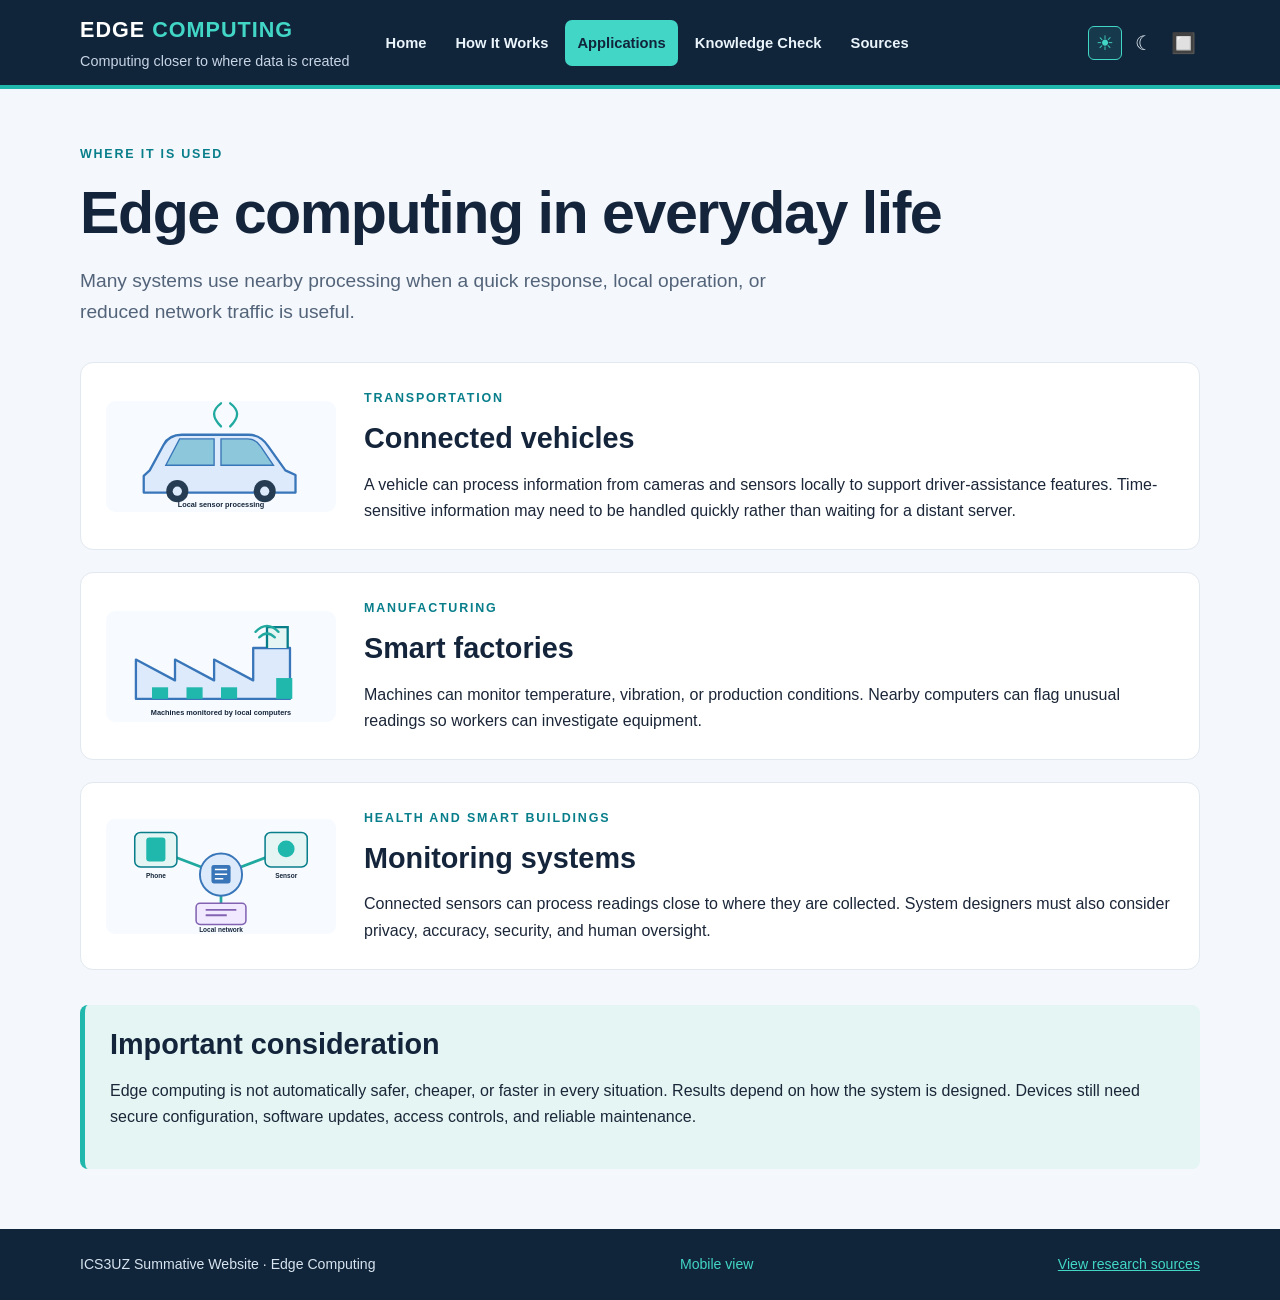
==== commit c32b4424: "Update applications.html" ====
--- a/applications.html
+++ b/applications.html
@@ -28,7 +28,7 @@
         <nav aria-label="Main navigation">
           <a href="index.html">Home</a>
           <a href="how-it-works.html">How It Works</a>
-          <a class="active" href="applications.html">Applications</a>
+          <a class="active" aria-current="page" href="applications.html">Applications</a>
           <a href="quiz.html">Knowledge Check</a>
           <a href="sources.html">Sources</a>
           <div
--- a/css/style.css
+++ b/css/style.css
@@ -59,7 +59,6 @@
   width: min(1120px, 92%);
   margin: 0 auto;
 }
-
 
 /* Sticky website header and navigation */
 
@@ -133,40 +132,6 @@
 nav a.active {
   color: #10243a;
   background: #42d6c6;
-}
-
-/* Navigation bar default state */
-.site-header nav {
-  opacity: 1;
-  visibility: visible;
-}
-
-/* Compact navigation when scrolling */
-.site-header nav.scrolled {
-  position: fixed;
-  top: 0;
-  left: 0;
-  width: 100%;
-  box-sizing: border-box;
-  padding: 8px 4%;
-
-  background: rgba(36, 70, 100, 0.75);
-  backdrop-filter: blur(10px);
-  -webkit-backdrop-filter: blur(10px);
-  box-shadow: 0 2px 8px rgba(0, 0, 0, 0.15);
-
-  z-index: 1000;
-  animation: navFadeIn 0.35s ease forwards;
-}
-
-/* Fade-in animation */
-@keyframes navFadeIn {
-  from {
-    opacity: 0;
-  }
-  to {
-    opacity: 1;
-  }
 }
 
 /* Floating navigation fade-out */
@@ -463,11 +428,6 @@
   background: #a91e1e;
 }
 
-/* Keep navigation above page content */
-.site-header nav.scrolled {
-  z-index: 1000;
-}
-
 /* Fallback for browsers without aspect-ratio support */
 @supports not (aspect-ratio: 16 / 9) {
   .video-container {
@@ -931,10 +891,13 @@
   border: 1px solid transparent;
   border-radius: 6px;
   background: transparent;
-  color: var(--text-color);
+  color: #eaf4fb;
   font-size: 20px;
   cursor: pointer;
-  transition: background 0.2s, color 0.2s, border-color 0.2s;
+  transition:
+    background 0.2s,
+    color 0.2s,
+    border-color 0.2s;
 }
 
 .theme-button:hover {
